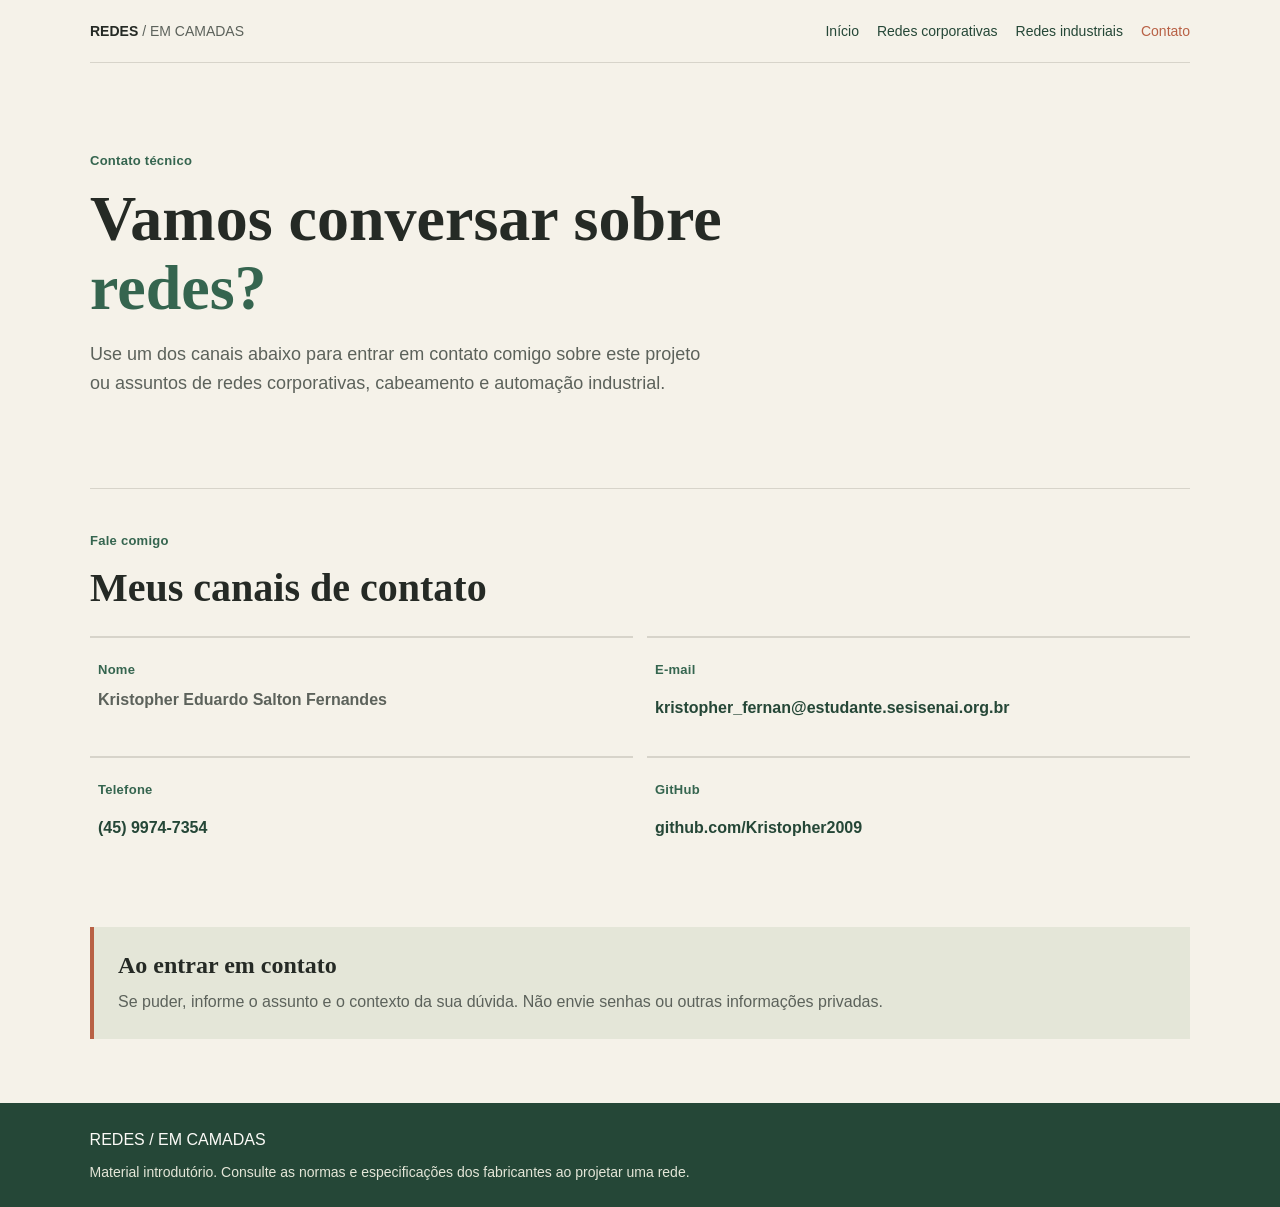
==== contato.html @ 34ded41f "Refina visual e textos do site Co-authored-by: Copilot <223556219+Copilot@users.noreply.github.com>" ====
<!DOCTYPE html>
<html lang="pt-BR">
<head>
    <meta charset="UTF-8">
    <meta name="viewport" content="width=device-width, initial-scale=1.0">
    <meta name="description" content="Entre em contato com Kristopher Eduardo Salton Fernandes.">
    <link rel="stylesheet" href="style.css">
    <title>Contato | Redes em camadas</title>
</head>
<body>
    <header class="topo">
        <a class="marca" href="index.html">REDES <span>/ EM CAMADAS</span></a>
        <nav>
            <a href="index.html">Início</a>
            <a href="corporativas.html">Redes corporativas</a>
            <a href="industriais.html">Redes industriais</a>
            <a href="contato.html" aria-current="page">Contato</a>
        </nav>
    </header>

    <main class="conteudo">
        <section class="abertura">
            <p class="rotulo">Contato técnico</p>
            <h1>Vamos conversar sobre <strong>redes?</strong></h1>
            <p>Use um dos canais abaixo para entrar em contato comigo sobre este projeto ou assuntos de redes corporativas, cabeamento e automação industrial.</p>
        </section>

        <section class="secao">
            <p class="rotulo">Fale comigo</p>
            <h2>Meus canais de contato</h2>
            <div class="cartoes contato-cartoes">
                <article class="cartao contato-cartao">
                    <p class="rotulo">Nome</p>
                    <p class="contato-valor">Kristopher Eduardo Salton Fernandes</p>
                </article>
                <article class="cartao contato-cartao">
                    <p class="rotulo">E-mail</p>
                    <a class="contato-link" href="mailto:kristopher_fernan@estudante.sesisenai.org.br">kristopher_fernan@estudante.sesisenai.org.br</a>
                </article>
                <article class="cartao contato-cartao">
                    <p class="rotulo">Telefone</p>
                    <a class="contato-link" href="tel:+554599747354">(45) 9974-7354</a>
                </article>
                <article class="cartao contato-cartao">
                    <p class="rotulo">GitHub</p>
                    <a class="contato-link" href="https://github.com/Kristopher2009" target="_blank" rel="noopener noreferrer">github.com/Kristopher2009</a>
                </article>
            </div>
        </section>

        <section class="nota">
            <h2>Ao entrar em contato</h2>
            <p>Se puder, informe o assunto e o contexto da sua dúvida. Não envie senhas ou outras informações privadas.</p>
        </section>
    </main>

    <footer>
        <p>REDES / EM CAMADAS</p>
        <p>Material introdutório. Consulte as normas e especificações dos fabricantes ao projetar uma rede.</p>
    </footer>
</body>
</html>
---- style.css ----
:root {
    --paper: #f5f2e9;
    --surface: #fbfaf6;
    --ink: #252a25;
    --muted: #5c625b;
    --line: #d7d4ca;
    --green: #35654f;
    --green-dark: #254737;
    --lime: #e4e6d8;
    --coral: #b86145;
}

* {
    box-sizing: border-box;
}

body {
    margin: 0;
    background: var(--paper);
    color: var(--ink);
    font-family: Arial, Helvetica, sans-serif;
    line-height: 1.6;
}

a {
    color: var(--green-dark);
}

.topo {
    width: min(100% - 40px, 1100px);
    margin: 0 auto;
    display: flex;
    justify-content: space-between;
    align-items: center;
    gap: 20px;
    padding: 20px 0;
    border-bottom: 1px solid var(--line);
}

.marca {
    color: var(--ink);
    font-size: 14px;
    font-weight: bold;
    text-decoration: none;
}

.marca span {
    color: var(--muted);
    font-weight: normal;
}

nav {
    display: flex;
    flex-wrap: wrap;
    gap: 18px;
}

nav a {
    font-size: 14px;
    text-decoration: none;
}

nav a:hover,
nav a[aria-current="page"] {
    color: var(--coral);
}

.conteudo {
    width: min(100% - 40px, 1100px);
    margin: 0 auto;
}

.abertura {
    max-width: 720px;
    padding: 88px 0 72px;
}

.abertura-inicio {
    display: grid;
    max-width: 100%;
    grid-template-columns: minmax(0, 1.05fr) minmax(0, 0.95fr);
    align-items: center;
    gap: clamp(28px, 6vw, 72px);
}

.texto-abertura {
    max-width: 600px;
}

.foto-abertura {
    margin: 0;
    padding-bottom: 10px;
}

.foto-abertura img {
    display: block;
    width: 100%;
    height: 410px;
    object-fit: cover;
    object-position: center;
}

.foto-abertura figcaption {
    padding-top: 9px;
    color: var(--muted);
    font-size: 12px;
}

.rotulo {
    margin-bottom: 12px;
    color: var(--green);
    font-size: 13px;
    font-weight: bold;
    letter-spacing: 0.02em;
}

h1,
h2,
h3,
p {
    margin-top: 0;
}

h1 {
    max-width: 680px;
    margin-bottom: 18px;
    font-family: Georgia, "Times New Roman", serif;
    font-size: clamp(40px, 5.8vw, 64px);
    line-height: 1.08;
}

h1 strong {
    color: var(--green);
}

.abertura > p:not(.rotulo) {
    max-width: 620px;
    color: var(--muted);
    font-size: 18px;
}

.botao {
    display: inline-block;
    margin-top: 12px;
    padding: 10px 16px;
    background: var(--green-dark);
    color: var(--surface);
    text-decoration: none;
}

.botao:hover {
    background: var(--green);
}

.secao {
    padding: 42px 0 64px;
    border-top: 1px solid var(--line);
}

h2 {
    margin-bottom: 24px;
    font-family: Georgia, "Times New Roman", serif;
    font-size: clamp(28px, 4vw, 40px);
    line-height: 1.2;
}

.cartoes,
.lista {
    display: grid;
    grid-template-columns: repeat(2, minmax(0, 1fr));
    gap: 14px;
}

.lista {
    align-items: start;
}

.cartao,
.item {
    padding: 22px 8px;
    border: 0;
    border-top: 2px solid var(--line);
}

.cartao,
.item,
.passo {
    transition: border-color 0.2s;
}

.cartao:hover,
.item:hover,
.passo:hover {
    border-color: var(--green);
}

.cartao h3,
.item h3,
.grupo > h3 {
    margin-bottom: 8px;
    font-family: Georgia, "Times New Roman", serif;
    font-size: 19px;
}

.cabecalho-item {
    display: flex;
    align-items: center;
    gap: 14px;
    min-height: 72px;
    margin-bottom: 16px;
}

.cabecalho-item h3 {
    margin-bottom: 0;
}

.foto-tecnologia {
    display: block;
    flex: 0 0 96px;
    width: 96px;
    height: 72px;
    border-radius: 10px;
    object-fit: cover;
    background: var(--lime);
}

.credito-fotos {
    margin: 22px 0 0;
    color: var(--muted);
    font-size: 14px;
}

.apoio-tecnico {
    max-width: 860px;
    margin: -8px 0 24px;
    color: var(--muted);
}

.detalhes-tecnicos {
    margin-top: 16px;
    border-top: 1px solid var(--line);
}

.detalhes-tecnicos summary {
    padding-top: 12px;
    color: var(--green-dark);
    cursor: pointer;
    font-weight: bold;
}

.detalhes-tecnicos summary:focus-visible {
    outline: 2px solid var(--green);
    outline-offset: 3px;
}

.detalhes-tecnicos dl {
    display: grid;
    gap: 10px;
    margin: 14px 0 0;
}

.detalhes-tecnicos dl > div {
    padding: 10px 12px;
    background: var(--lime);
}

.detalhes-tecnicos dt {
    color: var(--green-dark);
    font-size: 13px;
    font-weight: bold;
}

.detalhes-tecnicos dd {
    margin: 4px 0 0;
    color: var(--muted);
    font-size: 14px;
    line-height: 1.55;
}

.cartao p,
.item p,
.fundamentos p {
    color: var(--muted);
}

.cartao a {
    display: inline-block;
    margin-top: 8px;
    font-weight: bold;
    text-decoration: none;
}

.contato-cartao .rotulo {
    margin-bottom: 6px;
    color: var(--green);
}

.contato-valor {
    margin-bottom: 0;
    font-weight: bold;
    overflow-wrap: anywhere;
}

.contato-link {
    overflow-wrap: anywhere;
}

.contato-link:hover {
    text-decoration: underline;
    text-underline-offset: 3px;
}

.fundamentos .cartoes {
    grid-template-columns: repeat(3, minmax(0, 1fr));
}

.passos {
    display: grid;
    grid-template-columns: repeat(3, minmax(0, 1fr));
    gap: 14px;
}

.passo {
    padding: 22px;
    border-top: 3px solid var(--coral);
    background: transparent;
}

.passo span {
    display: block;
    margin-bottom: 16px;
    color: var(--green);
    font-size: 13px;
    font-weight: bold;
}

.passo h3 {
    margin-bottom: 8px;
}

.passo p,
.texto-apoio {
    margin-bottom: 0;
    color: var(--muted);
}

.texto-apoio {
    margin-top: 20px;
}

.introducao-exemplo {
    max-width: 700px;
    color: var(--muted);
}

.fluxo-automacao {
    display: grid;
    grid-template-columns: repeat(4, minmax(0, 1fr) 22px) minmax(0, 1fr);
    align-items: stretch;
    gap: 10px;
}

.etapa-automacao {
    padding: 18px;
    border: 0;
    border-top: 3px solid var(--coral);
    background: transparent;
}

.numero-etapa {
    display: block;
    margin-bottom: 12px;
    color: var(--green);
    font-size: 13px;
    font-weight: bold;
}

.etapa-automacao h3 {
    margin-bottom: 8px;
    font-size: 16px;
}

.etapa-automacao p {
    margin-bottom: 0;
    color: var(--muted);
    font-size: 14px;
}

.seta-fluxo {
    align-self: center;
    color: var(--coral);
    font-size: 22px;
    font-weight: bold;
    text-align: center;
}

.nota-exemplo {
    margin: 18px 0 0;
    color: var(--muted);
    font-size: 13px;
}

.secao-piramide {
    padding-bottom: 72px;
}

.introducao-piramide {
    max-width: 700px;
    margin-bottom: 28px;
    color: var(--muted);
}

.piramide {
    display: flex;
    flex-direction: column;
    align-items: center;
    gap: 5px;
    padding: 28px 20px;
    background: var(--surface);
}

.nivel-piramide {
    display: grid;
    grid-template-columns: 38px minmax(0, 1fr);
    align-items: center;
    gap: 12px;
    min-height: 105px;
    padding: 16px clamp(18px, 4vw, 42px);
    color: var(--ink);
    text-align: center;
}

.nivel-gestao {
    width: 52%;
    background: #e4e9de;
}

.nivel-operacao {
    width: 61%;
    background: #e1e6d9;
}

.nivel-supervisao {
    width: 70%;
    background: #dce2c9;
}

.nivel-controle {
    width: 85%;
    background: #c8d8c8;
}

.nivel-campo {
    width: 100%;
    background: #b6cbbb;
}

.numero-nivel {
    color: var(--green-dark);
    font-size: 13px;
    font-weight: bold;
}

.nivel-piramide h3 {
    margin-bottom: 3px;
    font-size: 17px;
}

.nivel-piramide p {
    margin-bottom: 3px;
    color: var(--muted);
    font-size: 13px;
}

.exemplos-nivel {
    color: var(--green-dark);
    font-size: 12px;
    font-weight: bold;
}

.nota-piramide {
    margin: 18px 0 8px;
    color: var(--muted);
    font-size: 13px;
}

.link-piramide {
    font-weight: bold;
    text-decoration: none;
}

.link-piramide:hover {
    text-decoration: underline;
    text-underline-offset: 3px;
}

.fluxo {
    padding: 24px;
    border: 1px solid var(--line);
    background: var(--surface);
}

.fluxo p:first-child {
    display: flex;
    flex-wrap: wrap;
    align-items: center;
    gap: 12px;
    color: var(--green-dark);
}

.fluxo p:first-child strong {
    padding: 10px 12px;
    background: var(--lime);
    font-size: 14px;
}

.fluxo p:first-child span {
    color: var(--coral);
}

.fluxo p:last-child {
    margin-bottom: 0;
    color: var(--muted);
}

.grupo {
    margin-top: 34px;
}

.grupo > h3 {
    padding-bottom: 10px;
    border-bottom: 1px solid var(--line);
}

.dado {
    margin-bottom: 0;
    padding-top: 12px;
    border-top: 1px solid var(--line);
    font-size: 14px;
}

.nota {
    margin: 0 0 64px;
    padding: 24px;
    border-left: 4px solid var(--coral);
    background: var(--lime);
}

.nota h2 {
    margin-bottom: 10px;
    font-size: 24px;
}

.nota p {
    margin: 0;
    color: var(--muted);
}

footer {
    padding: 24px 7%;
    background: var(--green-dark);
    color: var(--surface);
}

footer p {
    margin: 0 0 8px;
}

footer p:last-child {
    margin-bottom: 0;
    color: var(--lime);
    font-size: 14px;
}

@media (max-width: 650px) {
    .topo {
        align-items: flex-start;
        flex-direction: column;
        padding: 16px 0;
    }

    nav {
        gap: 8px 16px;
    }

    .conteudo {
        width: min(100% - 40px, 1100px);
    }

    .abertura {
        padding: 54px 0 44px;
    }

    .abertura-inicio {
        grid-template-columns: 1fr;
        gap: 28px;
    }

    .foto-abertura img {
        height: 280px;
    }

    .abertura > p:not(.rotulo) {
        font-size: 16px;
    }

    .cartoes,
    .lista,
    .fundamentos .cartoes,
    .passos,
    .fluxo-automacao {
        grid-template-columns: 1fr;
    }

    .seta-fluxo {
        transform: rotate(90deg);
    }

    .fluxo {
        padding: 16px;
    }

    .piramide {
        gap: 6px;
        padding: 14px 8px;
    }

    .nivel-piramide {
        width: 100%;
        min-height: 0;
        padding: 14px 10px;
    }

    .nivel-piramide h3 {
        font-size: 15px;
    }

    .nivel-piramide p,
    .exemplos-nivel {
        font-size: 11px;
    }

    .fluxo p:first-child {
        align-items: flex-start;
        flex-direction: column;
        gap: 8px;
    }

    .fluxo p:first-child span {
        transform: rotate(90deg);
    }
}
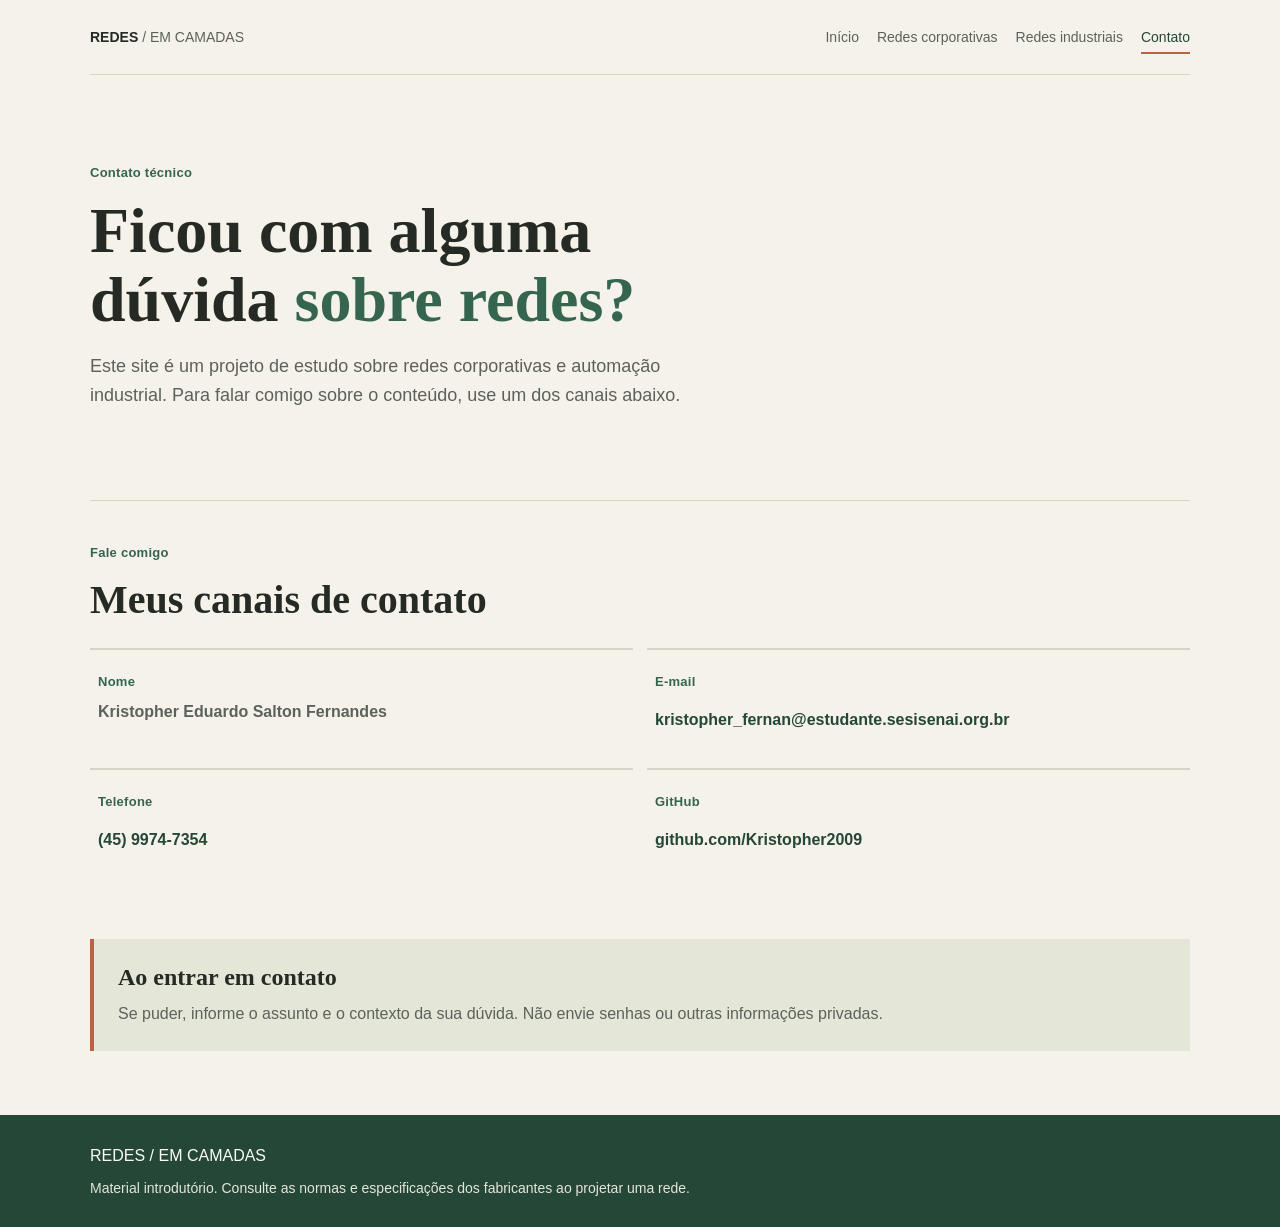
==== commit ff71d8dc: "Refina acabamento visual do site Co-authored-by: Copilot <223556219+Copilot@users.noreply.github.com" ====
--- a/contato.html
+++ b/contato.html
@@ -21,8 +21,8 @@
     <main class="conteudo">
         <section class="abertura">
             <p class="rotulo">Contato técnico</p>
-            <h1>Vamos conversar sobre <strong>redes?</strong></h1>
-            <p>Use um dos canais abaixo para entrar em contato comigo sobre este projeto ou assuntos de redes corporativas, cabeamento e automação industrial.</p>
+            <h1>Ficou com alguma dúvida <strong>sobre redes?</strong></h1>
+            <p>Este site é um projeto de estudo sobre redes corporativas e automação industrial. Para falar comigo sobre o conteúdo, use um dos canais abaixo.</p>
         </section>
 
         <section class="secao">
--- a/style.css
+++ b/style.css
@@ -10,6 +10,16 @@
     --coral: #b86145;
 }
 
+@media (max-width: 900px) {
+    .fluxo-automacao {
+        grid-template-columns: repeat(2, minmax(0, 1fr));
+    }
+
+    .seta-fluxo {
+        display: none;
+    }
+}
+
 * {
     box-sizing: border-box;
 }
@@ -22,8 +32,17 @@
     line-height: 1.6;
 }
 
+html {
+    scroll-behavior: smooth;
+}
+
 a {
     color: var(--green-dark);
+}
+
+a:focus-visible {
+    outline: 2px solid var(--coral);
+    outline-offset: 4px;
 }
 
 .topo {
@@ -56,13 +75,26 @@
 }
 
 nav a {
+    position: relative;
+    padding: 6px 0;
+    color: var(--muted);
     font-size: 14px;
     text-decoration: none;
 }
 
 nav a:hover,
 nav a[aria-current="page"] {
-    color: var(--coral);
+    color: var(--green-dark);
+}
+
+nav a[aria-current="page"]::after {
+    position: absolute;
+    right: 0;
+    bottom: 0;
+    left: 0;
+    height: 2px;
+    background: var(--coral);
+    content: "";
 }
 
 .conteudo {
@@ -119,6 +151,11 @@
 h3,
 p {
     margin-top: 0;
+}
+
+h3 {
+    font-family: Georgia, "Times New Roman", serif;
+    line-height: 1.3;
 }
 
 h1 {
@@ -219,7 +256,7 @@
     flex: 0 0 96px;
     width: 96px;
     height: 72px;
-    border-radius: 10px;
+    border: 1px solid var(--line);
     object-fit: cover;
     background: var(--lime);
 }
@@ -288,6 +325,11 @@
     margin-top: 8px;
     font-weight: bold;
     text-decoration: none;
+    text-underline-offset: 4px;
+}
+
+.cartao a:hover {
+    text-decoration: underline;
 }
 
 .contato-cartao .rotulo {
@@ -312,6 +354,16 @@
 
 .fundamentos .cartoes {
     grid-template-columns: repeat(3, minmax(0, 1fr));
+}
+
+.fundamentos .cartoes > article {
+    padding: 18px 16px 0;
+    border-top: 1px solid var(--line);
+}
+
+.fundamentos .cartoes h3 {
+    margin-bottom: 10px;
+    font-size: 19px;
 }
 
 .passos {
@@ -557,7 +609,7 @@
 }
 
 footer {
-    padding: 24px 7%;
+    padding: 28px max(20px, calc((100% - 1100px) / 2));
     background: var(--green-dark);
     color: var(--surface);
 }
@@ -613,6 +665,7 @@
     }
 
     .seta-fluxo {
+        display: block;
         transform: rotate(90deg);
     }
 
@@ -650,3 +703,15 @@
         transform: rotate(90deg);
     }
 }
+
+@media (prefers-reduced-motion: reduce) {
+    html {
+        scroll-behavior: auto;
+    }
+
+    .cartao,
+    .item,
+    .passo {
+        transition: none;
+    }
+}
